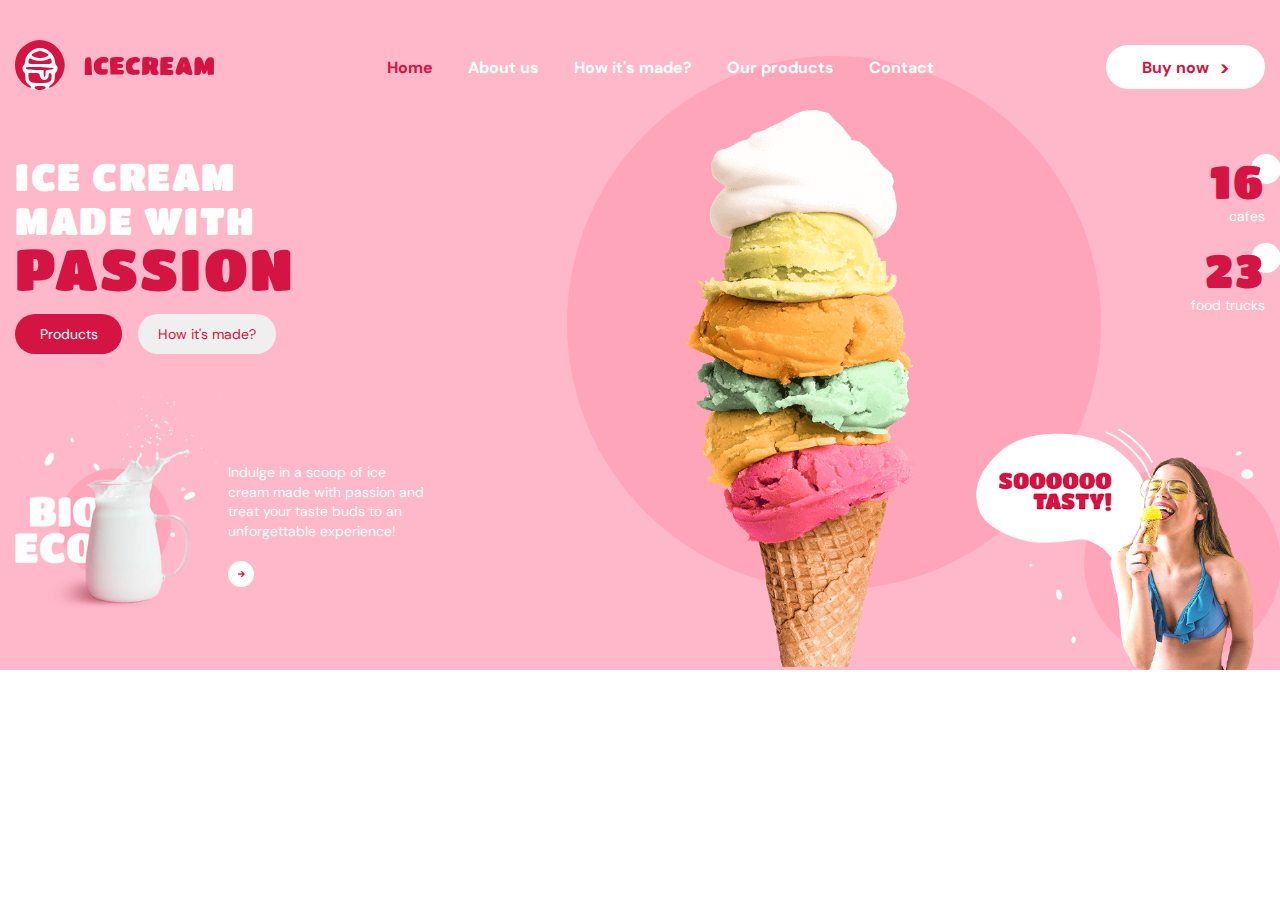
==== header.html @ 0a0581bf "HeroSection" ====
<!DOCTYPE html>
<html lang="en">
<head>
    <meta charset="UTF-8">
    <meta name="viewport" content="width=device-width, initial-scale=1.0">
    <title>Ice-Cream</title>
    <link rel="preconnect" href="https://fonts.googleapis.com">
    <link rel="preconnect" href="https://fonts.gstatic.com" crossorigin>
    <link href="https://fonts.googleapis.com/css2?family=Titan+One&display=swap" rel="stylesheet">
    <link rel="preconnect" href="https://fonts.googleapis.com">
    <link rel="preconnect" href="https://fonts.gstatic.com" crossorigin>
    <link
        href="https://fonts.googleapis.com/css2?family=DM+Sans:ital,opsz,wght@0,9..40,100..1000;1,9..40,100..1000&display=swap"
        rel="stylesheet">
    <link rel="stylesheet" href="/css/hero-header.css">
</head>
<body>
    <section class="hero-section">
        <div class="container hero-container">
           
            <header class="hero-header">
             <div>
                <svg height="50" width="199">
                    <use href="./images/sprite.svg#logo"></use>
                </svg>
             </div>
             <div>
                <nav>
                    <ul class="header-list">
                        <li><a href="" class="header-list-item header-list-item-first">Home</a></li>
                        <li><a href="" class="header-list-item">About us</a></li>
                        <li><a href="" class="header-list-item">How it's made?</a></li>
                        <li><a href="" class="header-list-item">Our products</a></li>
                        <li><a href="" class="header-list-item">Contact</a></li>
                    </ul>
                </nav>
             </div>
             <div>
                <button type="submit" class="header-buy-button">
                    Buy now
                    <span class="button-arrow">></span>
                </button>
             </div>
            </header>
            
            <section class="hero-content-section">
                <div class="hero-title-container">
                    <h1 class="hero-title-white">ice cream made with <span class="hero-title-red">passion</span></h1>
                    
                    <ul class="hero-list">
                        <li class="hero-list-item">
                            <svg class="hero-white-circle" xmlns="http://www.w3.org/2000/svg" width="30" height="30" viewBox="0 0 30 30" fill="none" id="ellipse">
                                <circle cx="15" cy="15" r="15" fill="white" />
                            </svg>
                            <h2 class="hero-number-subtitle">16</h2>
                            <p class="hero-text-subtitle">cafes</p>
                        </li>
                        <li class="hero-list-item hero-list-item-second">
                            <svg class="hero-white-circle" xmlns="http://www.w3.org/2000/svg" width="30" height="30" viewBox="0 0 30 30" fill="none" id="ellipse">
                                <circle cx="15" cy="15" r="15" fill="white" />
                            </svg>
                            <h2 class="hero-number-subtitle">23</h2>
                            <p class="hero-text-subtitle">food trucks</p>
                        </li>
                    </ul>
                </div>
                <div>
                    <button type="submit" class="hero-button-red">Products</button>
                    <button type="submit" class="hero-button-white">How it's made?</button>
                </div>
                <div class="hero-milk-photo-div">
                    <img src="./images/MilkPhoto.png" width="213px" height="216px">
                        <p class="hero-milk-photo-paragraph">Indulge in a scoop of ice cream made with passion and treat your taste buds to an unforgettable experience!
                            <img src="./images/arrow-right.png" width="26px" height="26px" class="hero-right-arrow">
                            <!-- metoda neortodoxa dar functioneaza -->
                        </p>

                </div>
                <div class="hero-background-circle">
                    <img src="./images/IceCreamPhoto.png" width="236px" height="557px" class="hero-icecream-photo">
                </div>
                <img src="./images/GirlPhoto.png" width="304px" height="241px" class="hero-girl-photo">
                <div>
                </div>
                <div>
                    
                </div>
            </section>
            
         </div>
    </section>
    <!-- Products  -->
    <!-- <section class="products-sections">
        <div class="container">
            <label>
                100% natural
            </label>
            <h1>products</h1>
        </div>
    </section> -->
</body>
</html>
---- css/hero-header.css ----
a{
    text-decoration: none;
    color:initial;
}
ul{
    list-style: none;
    margin:0;
    padding:0; 
}
body{
    margin:0;
    padding:0;
}
h1{
    margin:0;
    padding:0;
}
h2{
    margin:0;
    padding:0;
}
p{
    margin:0;
    padding:0;
}
.hero-section{
    background: #FFB8CA;
    
}
.container{
    max-width: 1280px;
    margin: 0 auto;
    padding: 0 15px;  
}
.hero-container{
    position: relative;
    z-index: 2;
    padding-bottom: 60px;
}


.hero-header{
    display:flex;
    justify-content: space-between;
    align-items: center;
    padding-top:40px;
   
}
.header-list{
    display:flex;
    gap:35px;
}

.header-list-item{
    color: #FFF;
    font-family: "DM Sans";
    font-size: 16px;
    font-style: normal;
    font-weight: 700;
    line-height: normal;
}
.header-list-item-first{
    color: #D41443;
}
.header-buy-button{
    width: 159px;
    height: 44px;
    flex-shrink: 0;
    border-radius: 22px;
    background: #FFF;
    color: #D41443;
    text-align: center;
    font-family: "DM Sans";
    font-size: 16px;
    font-style: normal;
    font-weight: 700;
    line-height: normal;
    border:none;
    display:flex;
    justify-content: center;
    align-items: center;
}
.button-arrow{
    font-size: 1.2em;
    margin-left:10px;
    }

.hero-content-section{
    padding-top:60px;
}
/* .hero-container{
    
    
} */
.hero-title-container{
    display:flex;
    justify-content: space-between;
    
}
.hero-title-white{
    color: #FFF;
    font-family: "Titan One";
    font-size: 38px;
    font-style: normal;
    font-weight: 400;
    line-height: normal;
    letter-spacing: 1.52px;
    text-transform: uppercase;
    width:277px;
    height:137px;
}
.hero-title-red{
    color: #D41443;
    font-family: "Titan One";
    font-size: 58px;
    font-style: normal;
    font-weight: 400;
    line-height: 90.5%;
    letter-spacing: 2.32px;
    text-transform: uppercase;
}
.hero-list-item{
    position:relative;
}
.hero-white-circle{
    position:absolute;
    z-index:-1;
    left:60px;
}
.hero-list-item-second{
    padding-top:18px;
}
.hero-number-subtitle{
    color: #D41443;
        text-align: right;
        font-family: "Titan One";
        font-size: 46px;
        font-style: normal;
        font-weight: 400;
        line-height: normal;
        letter-spacing: 1.84px;
        text-transform: uppercase;
}
.hero-text-subtitle{
    color: #FFF;
        text-align: right;
        font-family: "DM Sans";
        font-size: 14px;
        font-style: normal;
        font-weight: 400;
        line-height: normal;
}
.hero-button-red{
    width: 107px;
    height: 40px;
    border-radius: 20px;
    background: #D41443;
    border: none;
    color: #FFF;
        text-align: center;
        font-family: "DM Sans";
        font-size: 14px;
        font-style: normal;
        font-weight: 400;
        line-height: normal;
}
.hero-button-white{
    width: 138px;
    height: 40px;
    color: #D41443;
    text-align: center;
    font-family: "DM Sans";
    font-size: 14px;
    font-style: normal;
    font-weight: 400;
    line-height: normal;
    border-radius:20px;
    border:none;
    margin-left:12px;
}
.hero-milk-photo-div{
    margin-top:40px;
    display:flex;
    align-items: center;
}
.hero-milk-photo-paragraph{
    color: #FFF;
        font-family: "DM Sans";
        font-size: 14px;
        font-style: normal;
        font-weight: 400;
        line-height: 140%;
        width: 200px;
        height: 78px;
        position:relative;
}
.hero-right-arrow{
    position:absolute;
    top:98px;
    left:0px;
}

.hero-background-circle{
    width: 534px;
    height: 534px;
    border-radius: 50%;
    background: #FFA5BA;
    position:absolute;
    top:56px;
    left:567px;
    z-index:-1;

}
.hero-icecream-photo{
    margin-left:119px;
    margin-top:54px;
}
.hero-girl-photo{
    position:absolute;
    bottom:0;
    right:0px;
}
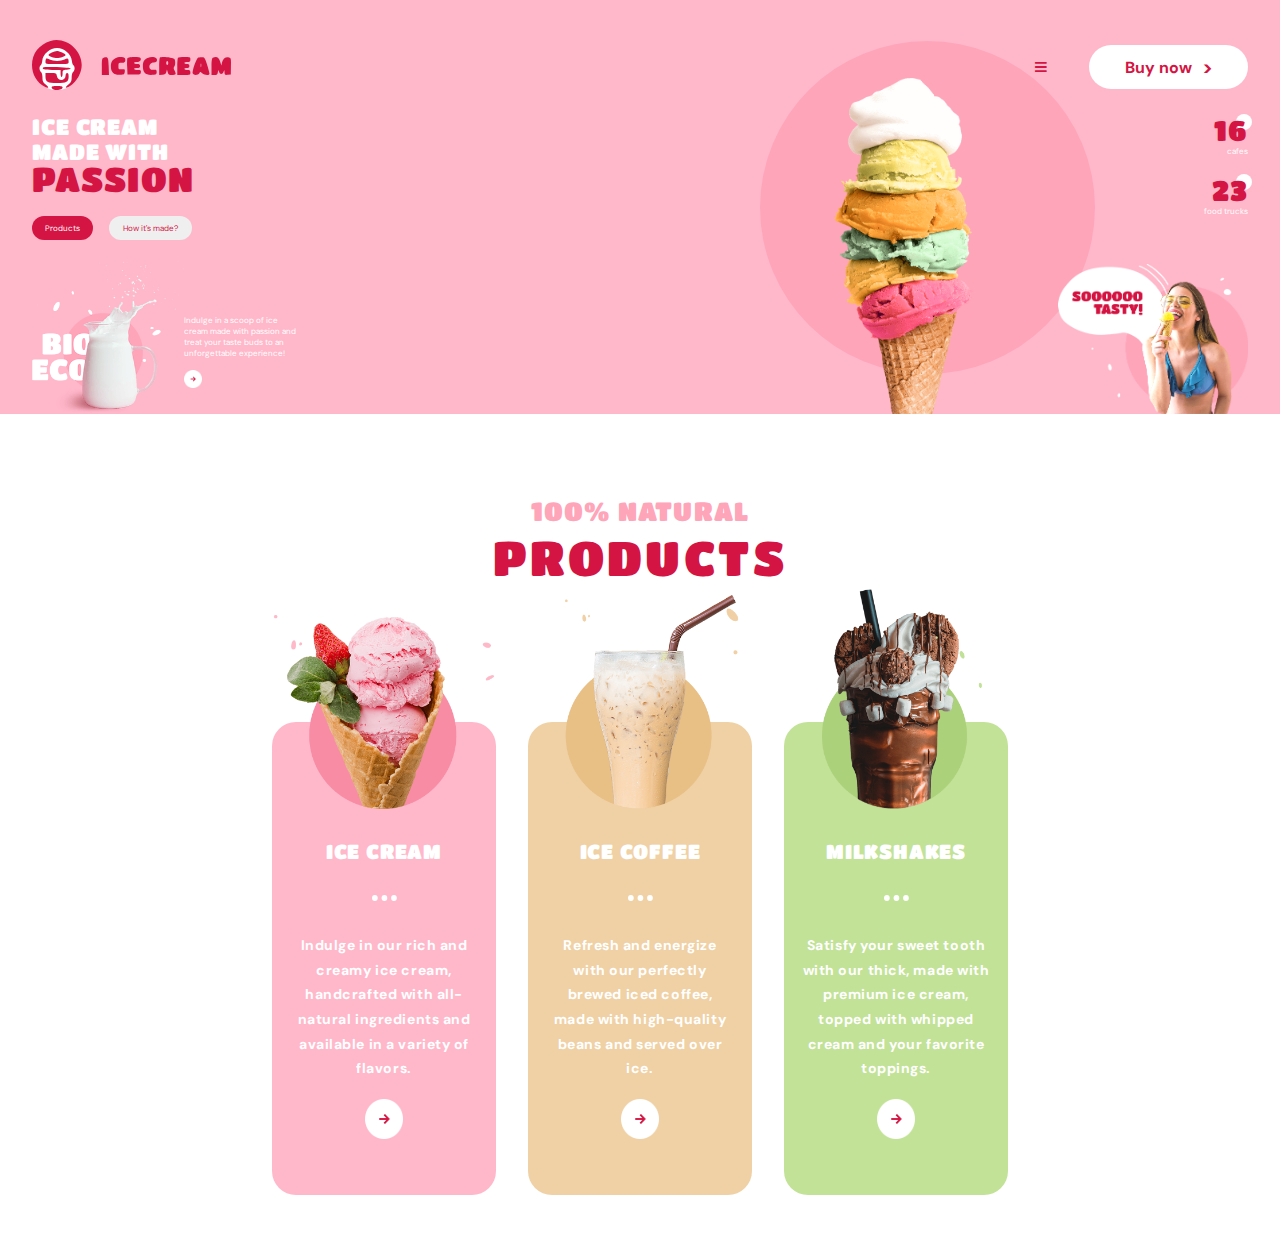
==== commit 52f8eebf: "sd" ====
--- a/header.html
+++ b/header.html
@@ -12,6 +12,7 @@
     <link
         href="https://fonts.googleapis.com/css2?family=DM+Sans:ital,opsz,wght@0,9..40,100..1000;1,9..40,100..1000&display=swap"
         rel="stylesheet">
+    <link rel="stylesheet" href="https://cdnjs.cloudflare.com/ajax/libs/font-awesome/5.15.2/css/all.min.css">
     <link rel="stylesheet" href="/css/hero-header.css">
 </head>
 <body>
@@ -35,7 +36,10 @@
                     </ul>
                 </nav>
              </div>
-             <div>
+             <div class="header-buttons">
+                <button type="menu" class="hamburger-menu-button">
+                    <i class="fas fa-bars hamburger-menu-icon"></i>
+                </button>
                 <button type="submit" class="header-buy-button">
                     Buy now
                     <span class="button-arrow">></span>
@@ -69,7 +73,7 @@
                     <button type="submit" class="hero-button-white">How it's made?</button>
                 </div>
                 <div class="hero-milk-photo-div">
-                    <img src="./images/MilkPhoto.png" width="213px" height="216px">
+                    <img src="./images/MilkPhoto.png" width="213px" height="216px" class="milk-photo">
                         <p class="hero-milk-photo-paragraph">Indulge in a scoop of ice cream made with passion and treat your taste buds to an unforgettable experience!
                             <img src="./images/arrow-right.png" width="26px" height="26px" class="hero-right-arrow">
                             <!-- metoda neortodoxa dar functioneaza -->
@@ -90,13 +94,78 @@
          </div>
     </section>
     <!-- Products  -->
-    <!-- <section class="products-sections">
+    <section class="products-section">
         <div class="container">
-            <label>
-                100% natural
-            </label>
-            <h1>products</h1>
+            <div class="products-title">
+                <label class="products-label">
+                    100% natural
+                </label>
+                <h1 class="products-title">products</h1>
+            </div>
+            <div class="products-content">
+                <ul class="products-list">
+                    <li class="products-list-item">
+                        <div class="products-image-container">
+                            <img src="./images/ProductsIceCream1.png" width="368px" height="394px" class="products-image">
+                            <div class="products-image-card">
+                                <div class="products-image-card-content">
+                                <h2 class="prodcuts-image-title">ice cream</h2>
+                                <svg xmlns="http://www.w3.org/2000/svg" id="dots" width="25" height="6">
+                                        <g fill="#fff">
+                                            <ellipse cx="12.418" cy="3" rx="2.866" ry="3" />
+                                            <ellipse cx="2.866" cy="3" rx="2.866" ry="3" />
+                                            <ellipse cx="21.97" cy="3" rx="2.866" ry="3" />
+                                        </g>
+                                    </svg>
+                                    <p class="products-image-paragraph">Indulge in our rich and creamy ice cream, handcrafted with all-natural ingredients and available in a variety of
+                                        flavors.</p>
+                                        <img src="./images/arrow-right.png" width="38px" height="40px"  >
+                                    </div>
+                            </div>
+                        </div>
+                    </li>
+                    <li class="products-list-item">
+                        <div class="products-image-container">
+                            <img src="./images/ProductsIceCream2.png" width="368px" height="394px" class="products-image">
+                            <div class="products-image-card second-card">
+                                <div class="products-image-card-content">
+                                    <h2 class="prodcuts-image-title">ice coffee</h2>
+                                    <svg xmlns="http://www.w3.org/2000/svg" id="dots" width="25" height="6">
+                                        <g fill="#fff">
+                                            <ellipse cx="12.418" cy="3" rx="2.866" ry="3" />
+                                            <ellipse cx="2.866" cy="3" rx="2.866" ry="3" />
+                                            <ellipse cx="21.97" cy="3" rx="2.866" ry="3" />
+                                        </g>
+                                    </svg>
+                                    <p class="products-image-paragraph">Refresh and energize with our perfectly brewed iced coffee, made with high-quality beans and served over ice.</p>
+                                    <img src="./images/arrow-right.png" width="38px" height="40px">
+                                </div>
+                            </div>
+                        </div>
+                    </li>
+                <li class="products-list-item">
+                    <div class="products-image-container">
+                        <img src="./images/ProductsIceCream3.png" width="368px" height="394px" class="products-image">
+                        <div class="products-image-card third-card">
+                            <div class="products-image-card-content">
+                                <h2 class="prodcuts-image-title">milkshakes</h2>
+                                <svg xmlns="http://www.w3.org/2000/svg" id="dots" width="25" height="6">
+                                    <g fill="#fff">
+                                        <ellipse cx="12.418" cy="3" rx="2.866" ry="3" />
+                                        <ellipse cx="2.866" cy="3" rx="2.866" ry="3" />
+                                        <ellipse cx="21.97" cy="3" rx="2.866" ry="3" />
+                                    </g>
+                                </svg>
+                                <p class="products-image-paragraph">Satisfy your sweet tooth with our thick, made with premium ice cream, topped with whipped cream and your favorite
+                                toppings.</p>
+                                <img src="./images/arrow-right.png" width="38px" height="40px">
+                            </div>
+                        </div>
+                    </div>
+                </li>
+                </ul>
+            </div>
         </div>
-    </section> -->
+    </section>
 </body>
 </html>--- a/css/hero-header.css
+++ b/css/hero-header.css
@@ -108,8 +108,7 @@
     line-height: normal;
     letter-spacing: 1.52px;
     text-transform: uppercase;
-    width:277px;
-    height:137px;
+    max-width:277px;
 }
 .hero-title-red{
     color: #D41443;
@@ -192,8 +191,8 @@
         font-style: normal;
         font-weight: 400;
         line-height: 140%;
-        width: 200px;
-        height: 78px;
+        max-width: 200px;
+        max-height: 78px;
         position:relative;
 }
 .hero-right-arrow{
@@ -221,4 +220,232 @@
     position:absolute;
     bottom:0;
     right:0px;
+}
+
+/* PRODUCTS CSS !! */   
+.products-section{
+    padding:60px 0;
+}
+.products-label{
+    color: #FFA5BA;
+        text-align: center;
+        font-family: "Titan One";
+        font-size: 30px;
+        font-style: normal;
+        font-weight: 400;
+        line-height: normal;
+        letter-spacing: 1.2px;
+        text-transform: uppercase;
+}
+.products-title{
+    color: #D41443;
+        text-align: center;
+        font-family: "Titan One";
+        font-size: 58px;
+        font-style: normal;
+        font-weight: 400;
+        line-height: normal;
+        letter-spacing: 3.48px;
+        text-transform: uppercase;
+}
+.products-content{
+    display:flex;
+}
+.products-list{
+    display:flex;
+    gap:32px;
+    position:relative;
+    margin:auto;
+}
+
+.products-image-card{
+    width: 368px;
+    height: 535px;
+    border-radius: 24px;
+    background: #FFB8CA;
+    z-index:-1;
+    margin-top:261px;
+}
+.products-image-card-content{
+    padding-top:165px;
+    display: flex;
+    flex-direction: column;
+    align-items: center;
+    gap: 32px;
+}
+.products-image{
+    position:absolute;
+    top:1px;
+}
+.second-card{
+    background: #F0D1A5;;
+}
+.third-card{
+    background:#C2E297;
+}
+.prodcuts-image-title{
+    color: #FFF;
+        text-align: center;
+        font-family: "Titan One";
+        font-size: 30px;
+        font-style: normal;
+        font-weight: 400;
+        line-height: normal;
+        letter-spacing: 1.2px;
+        text-transform: uppercase;
+}
+.products-image-paragraph{
+    color: #FFF;
+        text-align: center;
+        font-family: "DM Sans";
+        font-size: 16px;
+        font-style: normal;
+        font-weight: 700;
+        line-height: 176%;
+        letter-spacing: 0.64px;
+        height: 134px;
+        width: 304px;
+}
+
+@media screen and ( 768px <= width <= 1280px){
+    .container{
+        padding:0 32px;
+    }
+    .header-list{
+        display: none;
+    }
+    .header-buttons{
+        display:flex;
+        gap:32px;
+        align-items: center;
+    }
+     .hamburger-menu-button{
+        background: none;
+        border:none;
+        cursor:pointer;
+    }
+    .hamburger-menu-icon{
+        color:#D41443;
+        width: 20px;
+        height: 12px;
+    }
+    .hero-content-section{
+        padding-top:20px;
+    }
+    .hero-title-white{
+        color: #FFF;
+            font-family: "Titan One";
+            font-size: 22px;
+            font-style: normal;
+            font-weight: 400;
+            line-height: normal;
+            letter-spacing: 0.88px;
+            text-transform: uppercase;
+            max-width:162px;
+            
+    }
+    .hero-title-red{
+        color: #D41443;
+            font-family: "Titan One";
+            font-size: 34px;
+            font-style: normal;
+            font-weight: 400;
+            line-height: 90.5%;
+            letter-spacing: 1.36px;
+            text-transform: uppercase;
+    }
+    .hero-white-circle{
+        width:16px;
+        height:16px;
+        left:32px;
+    }
+    .hero-number-subtitle{
+        font-size: 28px;
+        letter-spacing: 1.12px;
+    }
+    .hero-text-subtitle{
+        font-size: 8px;
+    }
+    .hero-button-red{
+        width: 61px;
+        height: 24px;
+        font-size: 8px;
+    }
+    .hero-button-white{
+        width: 83px;
+        height: 24px;
+        font-size: 8px;
+    }
+    .hero-milk-photo-div{
+        margin-top:20px;
+    }
+    .milk-photo{
+        width: 152px;
+            height: 154px;
+            flex-shrink: 0;
+    }
+    .hero-milk-photo-paragraph{
+        font-size:8px;
+        width:114px;
+    }
+    .hero-right-arrow{
+        top:55px;
+        width:18px;
+        height:18px;
+    }
+    .hero-background-circle{
+        width: 335px;
+        height: 333px;
+        flex-shrink: 0;
+        right:185px;
+        bottom:40px;
+        top:unset;
+        left:unset;
+    }
+    .hero-icecream-photo{
+        width: 143px;
+            height: 336px;
+            flex-shrink: 0;
+            margin-left:74px;
+            margin-top:37px;
+    }
+    .hero-girl-photo{
+        width: 190px;
+            height: 150px;
+            flex-shrink: 0;
+            right:32px;
+    }
+    /* PRODUCTS */
+    .products-label{
+        font-size: 26px;
+    }
+    .products-title{
+        font-size:48px;
+    }
+    .products-image{
+        width: 224px;
+            height: 224px;
+            flex-shrink: 0;
+    }
+    .products-image-card{
+        width: 224px;
+        height: 473px;
+        flex-shrink: 0;
+        margin-top:138px;
+    }
+    .products-image-card-content{
+        padding-top:118px;
+    }
+    .prodcuts-image-title{
+        font-size:20px;
+        letter-spacing: 0.8px;
+    }
+    .products-image-paragraph{
+        max-width: 188px;
+        max-height: 150px;
+        color: #FFF;
+        font-size: 14px;
+        line-height: 176%;
+        letter-spacing: 0.56px;
+    }
 }